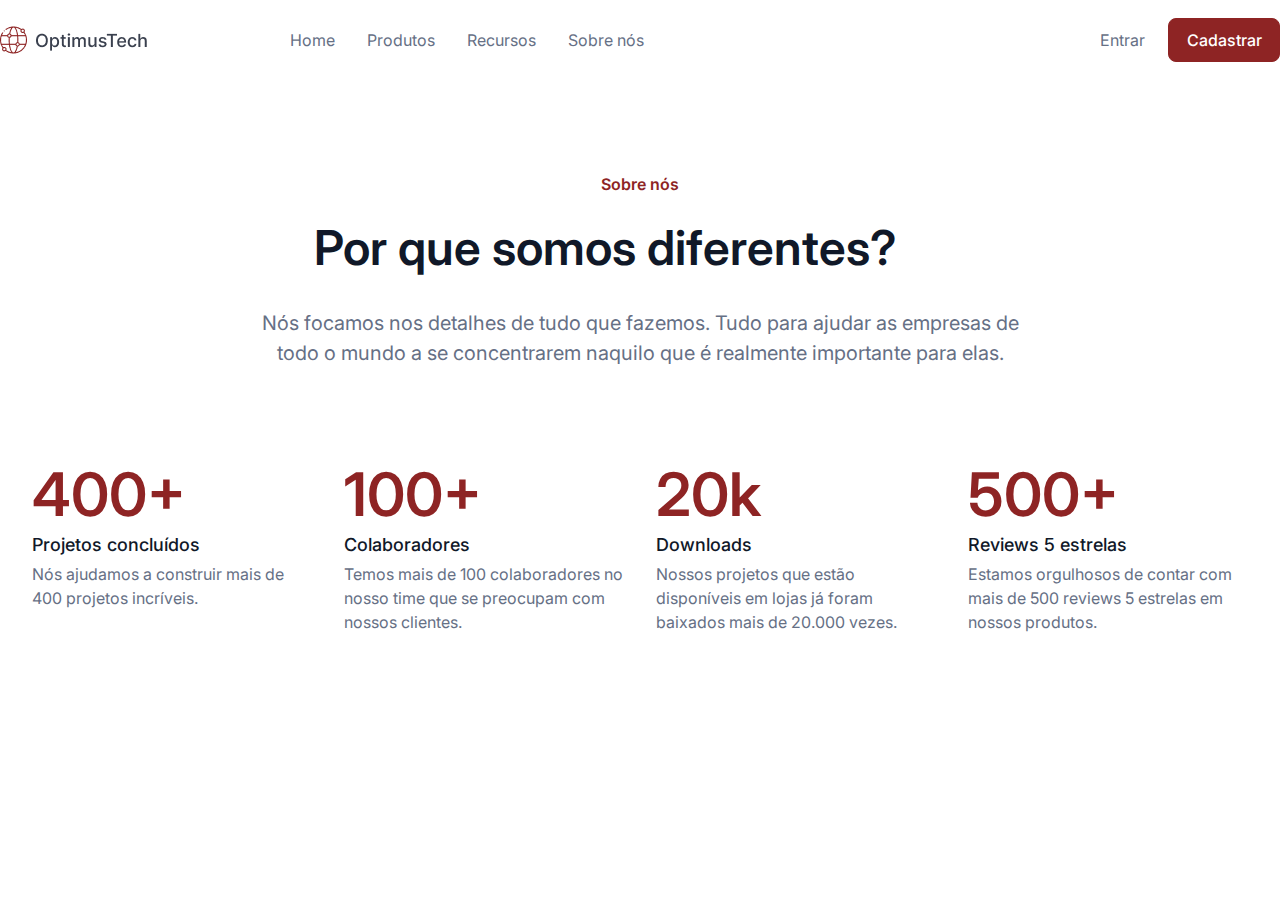
==== 2.html-css/index.html @ d8d92905 "landing page" ====
<!DOCTYPE html>
<html lang="pt-br">
<head>
    <meta charset="UTF-8">
    <meta http-equiv="X-UA-Compatible" content="IE=edge">
    <meta name="viewport" content="width=device-width, initial-scale=1.0">
    <title>7 Days Code | Alura</title>
    <link rel="stylesheet" href="./css/reset.css">
    <link rel="stylesheet" href="./css/style.css">
    <link rel="stylesheet" href="./css/header.css">
    <link rel="stylesheet" href="./css/main.css">
    <link rel="preconnect" href="https://fonts.googleapis.com">
    <link rel="preconnect" href="https://fonts.gstatic.com" crossorigin>
    <link href="https://fonts.googleapis.com/css2?family=Inter:wght@400;500;600&family=Poppins:wght@200;400;500;600;700&display=swap" rel="stylesheet">
</head>
<body>
    <header>
        <div class="container-header">
            <div class="container-logo-nav">
                <img src="./image/logo.png" alt="logo">
                <nav>
                    <ul>
                        <li><a href="#home">Home</a></li>
                        <li><a href="#produtos">Produtos</a></li>
                        <li><a href="#recursos">Recursos</a></li>
                        <li><a href="#sobre-nos">Sobre nós</a></li>
                    </ul>
                </nav>
            </div>
            
            <div class="botoes">
                <input id="btn-entrar" type="submit" value="Entrar">
                <input id="btn-cadastrar" type="submit" value="Cadastrar">
            </div>
        </div>
    </header>
    
    <main>
        <section class="sobre-nos">
            <span>Sobre nós</span>
            <h1>Por que somos diferentes?</h1>
            <p>Nós focamos nos detalhes de tudo que fazemos. Tudo para ajudar as empresas de todo o mundo a se concentrarem naquilo que é realmente importante para elas.</p>
        </section>

       <section class="metricas">
           <div class="info-metricas">
               <h3>400+</h3>
               <span>Projetos concluídos</span>
               <p>Nós ajudamos a construir mais de 400 projetos incríveis.</p>
            </div>
           <div class="info-metricas">
               <h3>100+</h3>
               <span>Colaboradores</span>
               <p>Temos mais de 100 colaboradores no nosso time que se preocupam com nossos clientes.</p>
            </div>
           <div class="info-metricas">
               <h3>20k</h3>
               <span>Downloads</span>
               <p>Nossos projetos que estão disponíveis em lojas já foram baixados mais de 20.000 vezes.</p>
            </div>
           <div class="info-metricas">
               <h3>500+</h3>
               <span>Reviews 5 estrelas</span>
               <p>Estamos orgulhosos de contar com mais de 500 reviews 5 estrelas em nossos produtos.</p>
            </div>
       </section>
    </main>

</body>
</html>
---- 2.html-css/css/style.css ----
:root {
    --text-color: #667085;
    --main-color: #8E2424;
    --title-color: #101828;
    --background-color: #FFFFFF;
}

body {
    font-family: 'Inter';

}
---- 2.html-css/css/header.css ----
header {
    font-style: normal;
    display: flex;
    height: 80px;
    justify-content: center;
    align-items: center;
}

.container-header {
    display: flex;
    width: 1280px;
    height: 44px;
    align-items: center;
    justify-content: space-between;
}

.container-logo-nav {
    display: flex;
    gap: 142px;
    align-items: center;
}

.container-logo-nav nav ul {
    display: flex;
    gap: 32px;
}

nav a {
  text-decoration: none; 
  color:var(--text-color);
}

#btn-entrar {
    width: 84px;
    height: 44px;
    background-color: var(--background-color);
    padding: 0;
    border: solid 1px var(--background-color);
    border-radius: 8px;
    font-family: 'Inter';
    font-style: normal;
    font-size: 16px;
    line-height: 24px;
    color: var(--text-color);

}

#btn-entrar:hover {
    cursor: pointer;
}

#btn-cadastrar {
    color: var(--background-color);
    font-family: 'Inter', sans-serif;
    font-size: 16px;
    font-weight: 500;
    background-color: var(--main-color);
    border: solid 1px var(--main-color);
    border-radius: 8px;
    width: 112px;
    height: 44px;

}

#btn-cadastrar:hover {
    cursor: pointer;
}
---- 2.html-css/css/main.css ----
.sobre-nos {
    display: flex;
    flex-direction: column;
    align-items: center;
    margin: 96px 0;
    gap: 24px;
}

.sobre-nos span {
    color: var(--main-color);
    font-size: 16px;
    font-weight: 600;
    width: 78px;
    height: 24px;
}

.sobre-nos h1 {
    font-size: 48px;
    font-weight: 600;
    color: var(--title-color);
    height: 60px;
    width: 652px;
}

.sobre-nos p {
    font-size: 20px;
    font-weight: 400;
    width: 791px;
    text-align: center;
    color: var(--text-color);
    line-height: 30px;
}

.metricas {
    display: flex;
    justify-content: center;
    gap: 32px;
}


.info-metricas {
    width: 280px;
}
.info-metricas h3 {
    font-size: 60px;
    font-weight: 600;
    color: var(--main-color);
    /* width: 280px; */
    margin-bottom: 12px;
}

.info-metricas span {
    font-size: 18px;
    color: var(--title-color);
    font-weight: 500;
}

.info-metricas p {
    font-size: 16px;
    font-weight: 400;
    color: var(--text-color);
    margin-top: 8px;
    line-height: 24px;
}
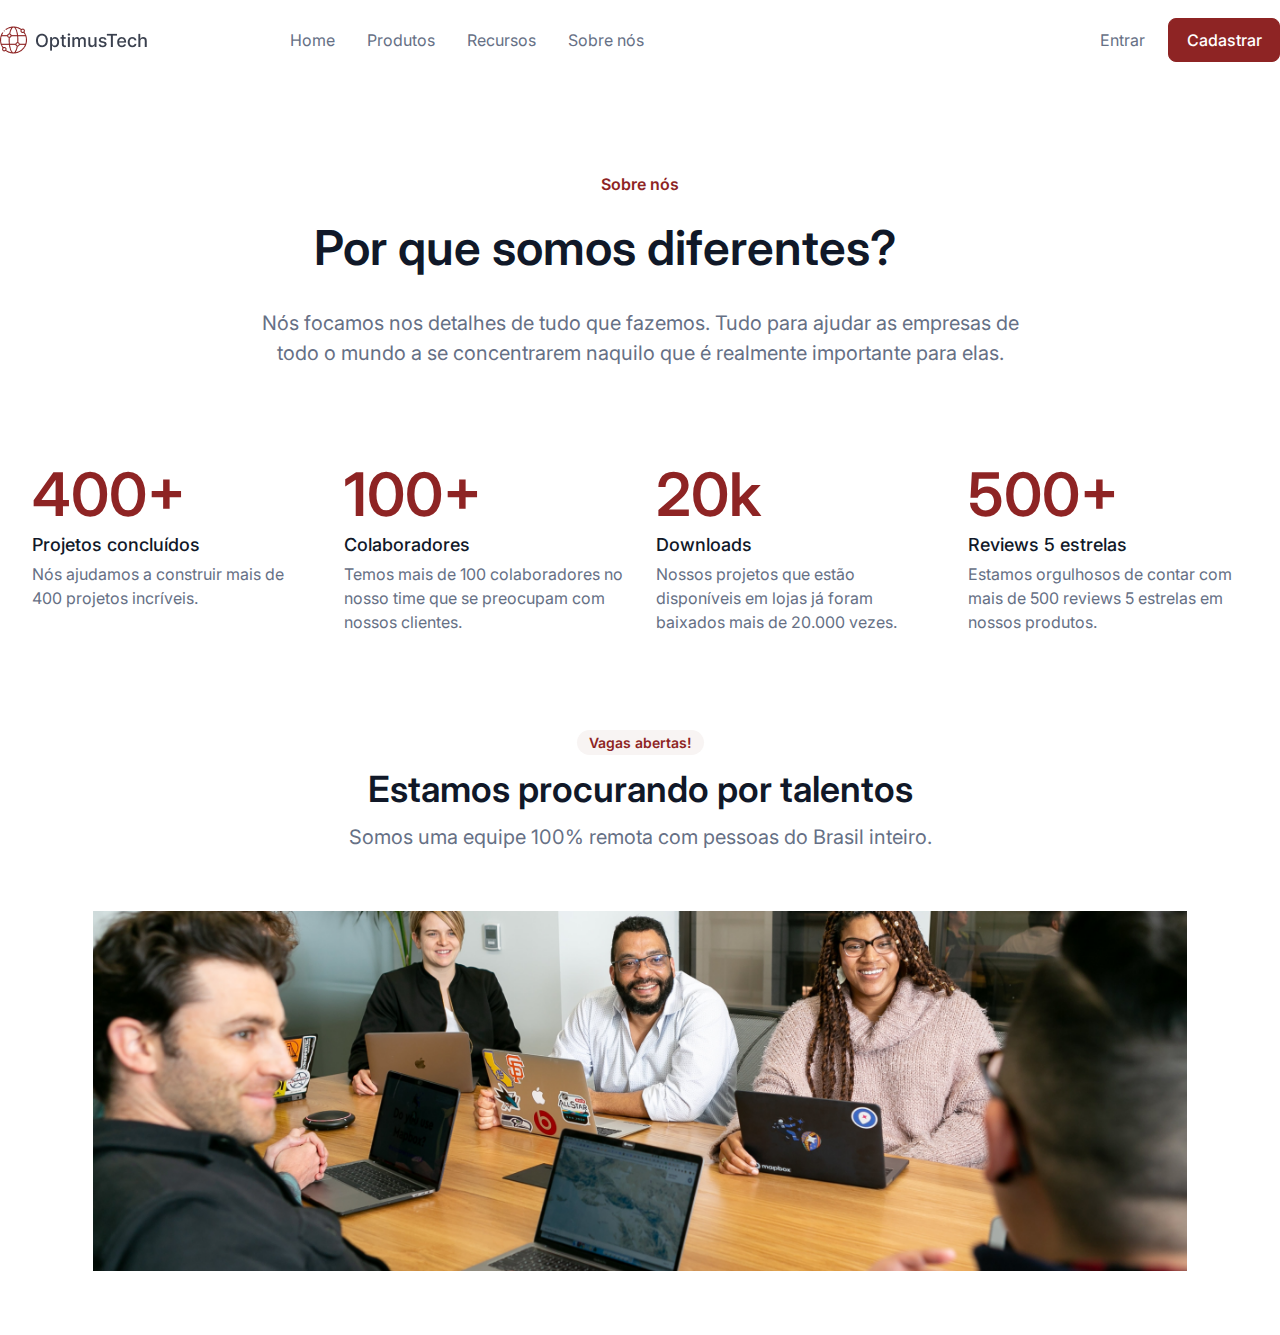
==== commit 278d0207: "4 dia finalizado, section sobre vagas" ====
--- a/2.html-css/index.html
+++ b/2.html-css/index.html
@@ -65,6 +65,18 @@
                <p>Estamos orgulhosos de contar com mais de 500 reviews 5 estrelas em nossos produtos.</p>
             </div>
        </section>
+
+
+       <section class="vagas">
+           <div class="vagas-abertas">
+               <span>Vagas abertas!</span>
+               <h2> Estamos procurando por talentos</h2>
+               <p>
+                Somos uma equipe 100% remota com pessoas do Brasil inteiro.
+               </p>
+               <img src="./image/mesa-reuniao.png" alt="mesa de reunião">
+           </div>
+       </section>
     </main>
 
 </body>
--- a/2.html-css/css/main.css
+++ b/2.html-css/css/main.css
@@ -61,4 +61,47 @@
     color: var(--text-color);
     margin-top: 8px;
     line-height: 24px;
-}+}
+
+.vagas {
+    display: flex;
+    flex-direction: column;
+    align-items: center;
+    margin-top: 96px;
+}
+
+
+.vagas-abertas {
+    text-align: center;
+    flex-direction: column;
+    display: flex;
+    align-items: center;
+}
+
+.vagas-abertas span {
+    padding: 5.5px 12px;
+    background-color: #f8f4f3;
+    border-radius: 16px;
+    color: var(--main-color);
+    font-size: 14px;
+    font-weight: 600;
+    margin-bottom: 16px;
+}
+
+.vagas-abertas h2 {
+    font-size: 36px;
+    color: var(--title-color);
+    font-weight: 600;
+    margin-bottom: 20px;
+}
+
+.vagas-abertas p {
+    font-size: 20px;
+    color: var(--text-color);
+    font-weight: 400;
+}
+
+.vagas-abertas img {
+    width: 90%;
+    margin: 64px 0;
+}
